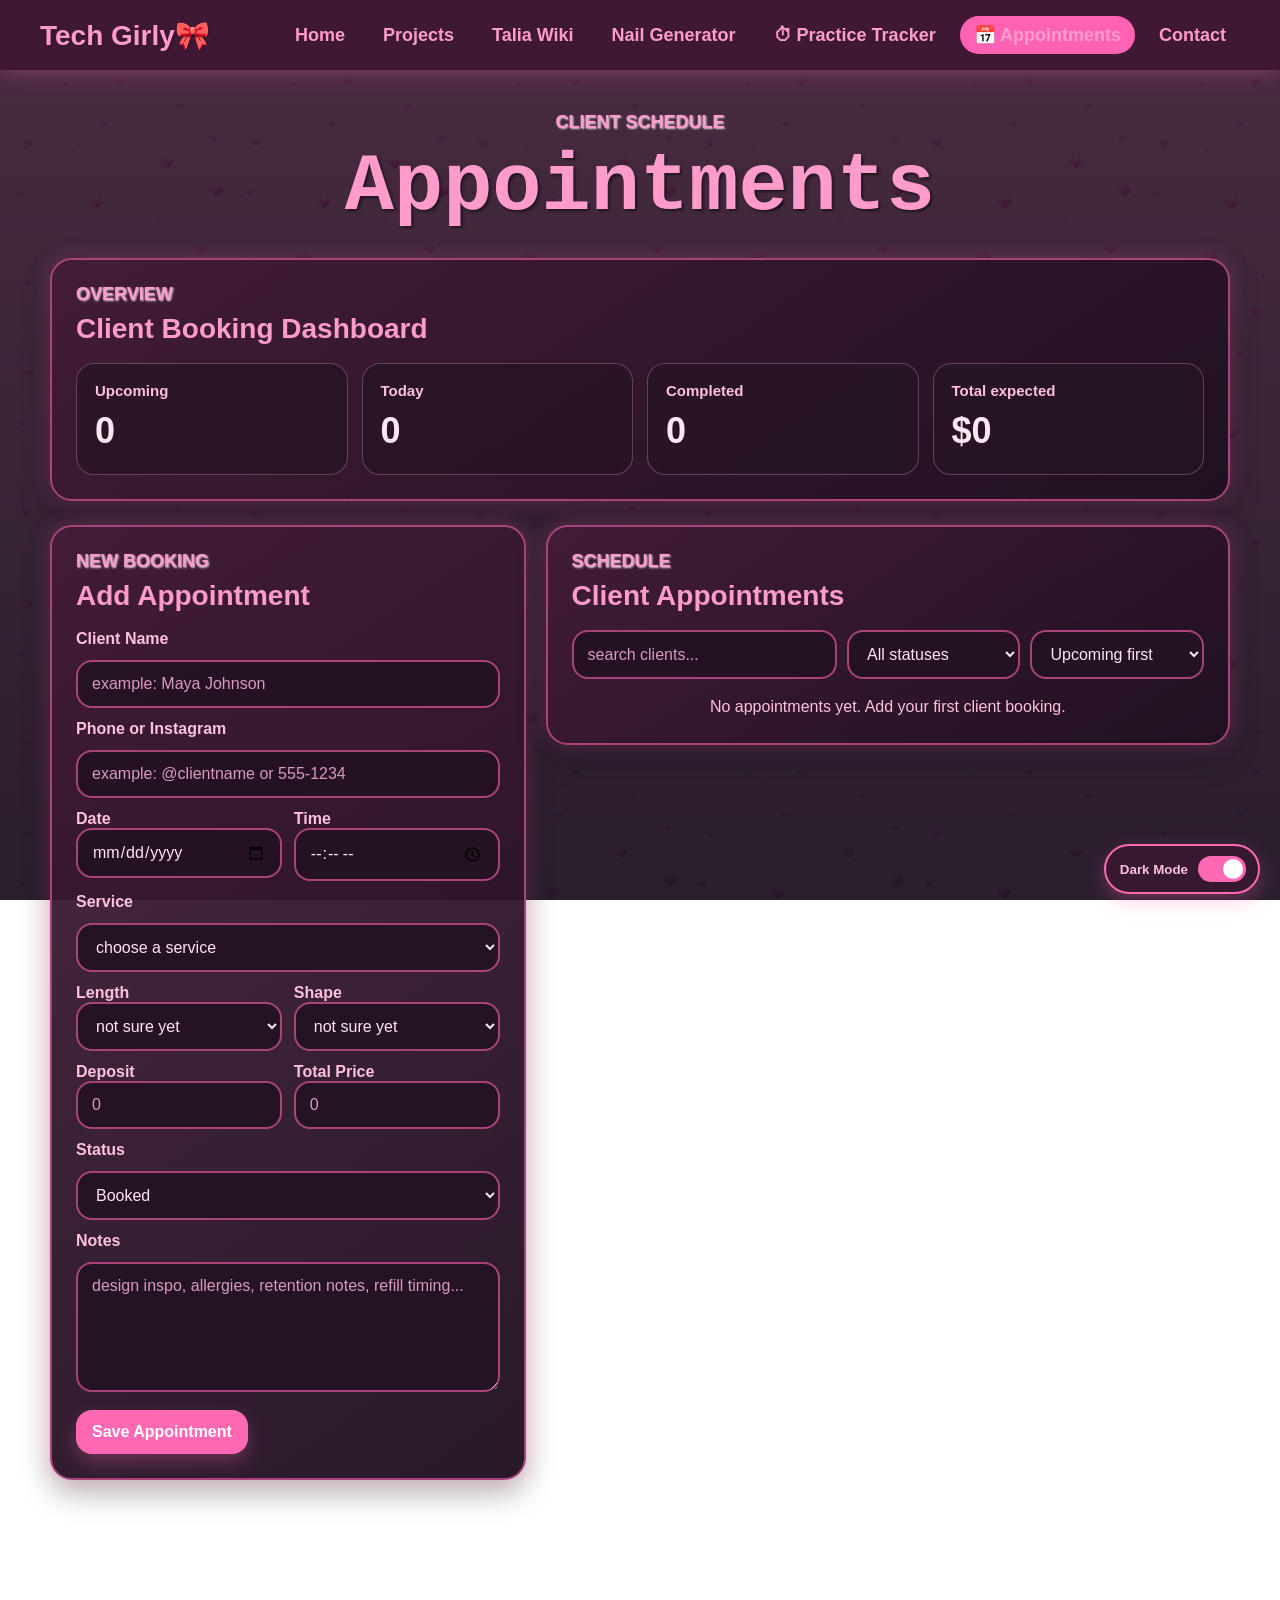
==== appointments.html @ 944eb745 "Add client appointment tracker" ====
<!DOCTYPE html>
<html lang="en">
<head>
  <meta charset="UTF-8">
  <meta name="viewport" content="width=device-width, initial-scale=1.0">
  <title>Client Appointments</title>
  <meta name="apple-mobile-web-app-title" content="Talia Wiki">
  <link rel="apple-touch-icon" href="talia-wiki-icon.png">
  <link rel="icon" type="image/png" href="talia-wiki-icon.png">
  <link rel="stylesheet" href="wiki.css">
  <link rel="stylesheet" href="appointments.css">
</head>
<body class="dark-mode">
  <!-- Main portfolio navigation -->
  <div class="navbar">
    <h2 class="logo">Tech Girly🎀</h2>
    <div class="nav-links">
      <a href="index.html">Home</a>
      <a href="projects.html">Projects</a>
      <a href="wiki.html">Talia Wiki</a>
      <a href="nail-generator.html">Nail Generator</a>
      <a href="practice-tracker.html">⏱ Practice Tracker</a>
      <a href="appointments.html" class="active">📅 Appointments</a>
      <a href="mailto:taliabrenaebusiness@gmail.com">Contact</a>
    </div>
  </div>

  <main class="wiki-page appointment-page">
    <!-- Page title -->
    <section class="hero-section appointment-hero">
      <p class="eyebrow">client schedule</p>
      <h1>Appointments</h1>
    </section>

    <!-- Dashboard summary -->
    <section class="appointment-card">
      <div class="section-heading">
        <div>
          <p class="eyebrow">overview</p>
          <h2>Client Booking Dashboard</h2>
        </div>
      </div>

      <div class="appointment-stats">
        <article class="appointment-stat">
          <span>Upcoming</span>
          <strong id="upcomingCount">0</strong>
        </article>
        <article class="appointment-stat">
          <span>Today</span>
          <strong id="todayCount">0</strong>
        </article>
        <article class="appointment-stat">
          <span>Completed</span>
          <strong id="completedCount">0</strong>
        </article>
        <article class="appointment-stat">
          <span>Total expected</span>
          <strong id="expectedTotal">$0</strong>
        </article>
      </div>
    </section>

    <section class="appointment-layout">
      <!-- Appointment form -->
      <section class="appointment-card">
        <div class="section-heading">
          <div>
            <p class="eyebrow">new booking</p>
            <h2 id="formTitle">Add Appointment</h2>
          </div>
        </div>

        <form id="appointmentForm" class="appointment-form">
          <label for="clientName">Client Name</label>
          <input type="text" id="clientName" placeholder="example: Maya Johnson" required>

          <label for="clientPhone">Phone or Instagram</label>
          <input type="text" id="clientPhone" placeholder="example: @clientname or 555-1234">

          <div class="form-grid">
            <div>
              <label for="appointmentDate">Date</label>
              <input type="date" id="appointmentDate" required>
            </div>
            <div>
              <label for="appointmentTime">Time</label>
              <input type="time" id="appointmentTime" required>
            </div>
          </div>

          <label for="serviceType">Service</label>
          <select id="serviceType" required>
            <option value="">choose a service</option>
            <option value="Full Set">Full Set</option>
            <option value="Fill In">Fill In</option>
            <option value="Soak Off">Soak Off</option>
            <option value="Nail Repair">Nail Repair</option>
            <option value="Freestyle Set">Freestyle Set</option>
            <option value="Consultation">Consultation</option>
          </select>

          <div class="form-grid">
            <div>
              <label for="setLength">Length</label>
              <select id="setLength">
                <option value="">not sure yet</option>
                <option value="Short">Short</option>
                <option value="Medium">Medium</option>
                <option value="Long">Long</option>
                <option value="XL">XL</option>
              </select>
            </div>
            <div>
              <label for="setShape">Shape</label>
              <select id="setShape">
                <option value="">not sure yet</option>
                <option value="Square">Square</option>
                <option value="Almond">Almond</option>
                <option value="Coffin">Coffin</option>
                <option value="Stiletto">Stiletto</option>
                <option value="Oval">Oval</option>
              </select>
            </div>
          </div>

          <div class="form-grid">
            <div>
              <label for="depositAmount">Deposit</label>
              <input type="number" id="depositAmount" min="0" step="1" placeholder="0">
            </div>
            <div>
              <label for="totalPrice">Total Price</label>
              <input type="number" id="totalPrice" min="0" step="1" placeholder="0">
            </div>
          </div>

          <label for="appointmentStatus">Status</label>
          <select id="appointmentStatus">
            <option value="Booked">Booked</option>
            <option value="Confirmed">Confirmed</option>
            <option value="Completed">Completed</option>
            <option value="Cancelled">Cancelled</option>
            <option value="No Show">No Show</option>
          </select>

          <label for="appointmentNotes">Notes</label>
          <textarea id="appointmentNotes" rows="5" placeholder="design inspo, allergies, retention notes, refill timing..."></textarea>

          <div class="form-actions">
            <button type="submit" id="saveAppointmentButton">Save Appointment</button>
            <button type="button" id="cancelEditButton" class="secondary-button">Cancel Edit</button>
          </div>
        </form>
      </section>

      <!-- Appointment list -->
      <section class="appointment-card">
        <div class="section-heading">
          <div>
            <p class="eyebrow">schedule</p>
            <h2>Client Appointments</h2>
          </div>
        </div>

        <div class="appointment-tools">
          <input type="search" id="appointmentSearch" placeholder="search clients..." aria-label="Search appointments">
          <select id="statusFilter" aria-label="Filter by status">
            <option value="all">All statuses</option>
            <option value="Booked">Booked</option>
            <option value="Confirmed">Confirmed</option>
            <option value="Completed">Completed</option>
            <option value="Cancelled">Cancelled</option>
            <option value="No Show">No Show</option>
          </select>
          <select id="sortAppointments" aria-label="Sort appointments">
            <option value="upcoming">Upcoming first</option>
            <option value="newest">Newest added</option>
            <option value="client">Client A-Z</option>
          </select>
        </div>

        <div id="appointmentsList" class="appointments-list"></div>
        <p id="emptyAppointments" class="appointment-empty">No appointments yet. Add your first client booking.</p>
      </section>
    </section>
  </main>

  <!-- Dark mode toggle that matches Talia Wiki -->
  <button type="button" id="darkModeToggle" class="dark-mode-toggle" aria-label="Turn dark mode off">
    <span class="toggle-text">Dark Mode</span>
    <span class="toggle-switch">
      <span class="toggle-dot"></span>
    </span>
  </button>

  <script src="appointments.js"></script>
</body>
</html>
---- wiki.css ----
/* Main page colors and setup */
* {
  box-sizing: border-box;
}

body {
  margin: 0;
  min-height: 100vh;
  overflow-x: hidden;
  color: #7a1450;
  font-family: Arial, sans-serif;
  background: linear-gradient(rgba(255, 188, 224, 0.75), rgba(255, 211, 228, 0.82)), url("hearts.gif");
  background-attachment: fixed;
  background-repeat: repeat;
}

body.dark-mode {
  color: #ffe6f4;
  background: linear-gradient(rgba(54, 20, 43, 0.9), rgba(28, 16, 31, 0.94)), url("hearts.gif");
  background-attachment: fixed;
  background-repeat: repeat;
}

/* Portfolio navigation */
.navbar {
  display: flex;
  justify-content: flex-end;
  align-items: center;
  gap: 18px;
  padding: 16px 40px;
  background-color: hwb(330 69% 0%);
  width: 100%;
  box-sizing: border-box;
  box-shadow: 0 4px 16px rgba(255, 105, 180, 0.22);
}

body.dark-mode .navbar {
  background-color: rgba(63, 24, 50, 0.94);
  box-shadow: 0 4px 18px rgba(255, 105, 180, 0.28);
}

.logo {
  margin: 0 auto 0 0;
  color: #ff4da6;
  text-shadow: 1px 1px 3px rgba(0, 0, 0, 0.22);
}

body.dark-mode .logo,
body.dark-mode .nav-links a,
body.dark-mode h1,
body.dark-mode h2,
body.dark-mode .eyebrow {
  color: #ff9ccc;
}

.nav-links {
  display: flex;
  align-items: center;
  gap: 10px;
  flex-wrap: wrap;
}

.nav-links a {
  color: #ff4da6;
  text-decoration: none;
  font-size: 18px;
  font-weight: bold;
  transition: 0.3s;
  padding: 8px 14px;
  border-radius: 20px;
}

.nav-links a:hover,
.nav-links .active {
  background-color: rgb(255, 97, 179);
  color: white;
}

/* Main wiki layout */
.wiki-page {
  width: min(1050px, calc(100% - 32px));
  margin: 42px auto 120px;
}

.hero-section {
  text-align: center;
}

.eyebrow {
  margin: 0 0 8px;
  color: #ff1493;
  font-size: 18px;
  font-weight: bold;
  text-transform: uppercase;
  text-shadow: 1px 1px 2px rgba(255, 255, 255, 0.8);
}

h1 {
  margin: 0 0 22px;
  color: hsl(330, 100%, 65%);
  font-family: monospace;
  font-size: clamp(44px, 8vw, 82px);
  text-shadow: 2px 2px 3px #00000084;
}

h2 {
  margin: 0 0 18px;
  color: #ff1493;
  font-size: 28px;
  text-align: center;
}

.search-bar {
  width: min(700px, 100%);
  padding: 16px 18px;
  border: 2px solid #ff9ccc;
  border-radius: 18px;
  background-color: rgba(255, 255, 255, 0.92);
  color: #8a1455;
  font-size: 18px;
  outline: none;
  box-shadow: 0 8px 20px rgba(255, 105, 180, 0.24);
}

body.dark-mode .search-bar,
body.dark-mode .sort-select,
body.dark-mode .note-form input,
body.dark-mode .note-form select,
body.dark-mode .note-form textarea {
  background-color: rgba(36, 19, 34, 0.94);
  border-color: #a8447b;
  color: #ffe6f4;
}

body.dark-mode .search-bar::placeholder,
body.dark-mode .note-form input::placeholder,
body.dark-mode .note-form textarea::placeholder {
  color: #d99abc;
}

.search-bar:focus,
.sort-select:focus,
.note-form input:focus,
.note-form select:focus,
.note-form textarea:focus {
  border-color: hotpink;
  box-shadow: 0 0 0 4px rgba(255, 105, 180, 0.18);
}

/* Google sign-in and cloud sync status */
.sync-panel {
  display: flex;
  align-items: center;
  justify-content: space-between;
  gap: 16px;
  width: min(700px, 100%);
  margin: 18px auto 0;
  padding: 16px;
  border: 2px solid #ffb6d9;
  border-radius: 18px;
  background-color: rgba(255, 255, 255, 0.88);
  box-shadow: 0 8px 20px rgba(255, 105, 180, 0.2);
  text-align: left;
}

.sync-panel h2 {
  margin-bottom: 4px;
  font-size: 20px;
  text-align: left;
}

.sync-panel p {
  margin: 0;
  color: #b83280;
  font-size: 15px;
  line-height: 1.4;
}

.sync-actions {
  display: flex;
  gap: 8px;
  flex-shrink: 0;
}

.sync-actions button {
  display: inline-flex;
  align-items: center;
  justify-content: center;
  min-height: 42px;
  padding: 10px 14px;
  border: none;
  border-radius: 14px;
  background-color: #ff69b4;
  color: white;
  cursor: pointer;
  font-weight: bold;
  box-shadow: 0 6px 12px rgba(255, 105, 180, 0.24);
}

.sync-actions button:hover {
  background-color: #ff4da6;
  transform: translateY(-2px);
  box-shadow: 0 0 12px hotpink;
}

#signOutButton {
  display: none;
  background-color: #b83280;
}

body.dark-mode .sync-panel {
  background-color: rgba(57, 26, 48, 0.9);
  border-color: #a8447b;
  box-shadow: 0 0 22px rgba(255, 105, 180, 0.22);
}

body.dark-mode .sync-panel p {
  color: #ffc1dd;
}

/* Note form card */
.note-form-section,
.notes-section {
  margin-top: 28px;
  padding: 26px;
  background-color: rgba(255, 214, 235, 0.86);
  border: 2px solid #ff9ccc;
  border-radius: 22px;
  box-shadow: 0 0 18px rgba(255, 105, 180, 0.32);
}

body.dark-mode .note-form-section,
body.dark-mode .notes-section {
  background-color: rgba(57, 26, 48, 0.9);
  border-color: #a8447b;
  box-shadow: 0 0 22px rgba(255, 105, 180, 0.24);
}

.note-form {
  display: grid;
  gap: 12px;
}

.note-form label {
  color: #b83280;
  font-weight: bold;
}

body.dark-mode .note-form label,
body.dark-mode .file-help,
body.dark-mode .attachment-status,
body.dark-mode .notes-header label,
body.dark-mode .empty-message {
  color: #ffc1dd;
}

.note-form input,
.note-form select,
.note-form textarea {
  width: 100%;
  padding: 14px 16px;
  border: 2px solid #ffb6d9;
  border-radius: 16px;
  background-color: rgba(255, 255, 255, 0.92);
  color: #7a1450;
  font: inherit;
  font-size: 16px;
  outline: none;
}

.note-form textarea {
  min-height: 150px;
  resize: vertical;
}

.template-row {
  display: grid;
  grid-template-columns: 1fr auto;
  gap: 10px;
  align-items: center;
}

.file-help,
.attachment-status {
  margin: -4px 0 4px;
  color: #b83280;
  font-size: 15px;
}

.emoji-picker {
  display: flex;
  flex-wrap: wrap;
  gap: 8px;
  margin-top: -2px;
}

.emoji-button {
  width: 44px;
  height: 44px;
  padding: 0;
  display: inline-flex;
  align-items: center;
  justify-content: center;
  border-radius: 14px;
  line-height: 1;
  font-size: 20px;
}

.attachment-status {
  font-weight: bold;
}

.note-form button,
.card-button {
  border: none;
  border-radius: 16px;
  background-color: #ff69b4;
  color: white;
  cursor: pointer;
  font-weight: bold;
  transition: 0.3s;
  box-shadow: 0 6px 12px rgba(255, 105, 180, 0.28);
}

.note-form button {
  justify-self: start;
  margin-top: 8px;
  padding: 13px 22px;
  font-size: 17px;
}

.note-form button:hover,
.card-button:hover {
  background-color: #ff4da6;
  transform: scale(1.04) translateY(-2px);
  box-shadow: 0 0 12px hotpink;
}

.cancel-button {
  display: none;
  background-color: #b83280;
}

/* Saved note cards */
.notes-header {
  display: flex;
  align-items: center;
  justify-content: space-between;
  gap: 14px;
  flex-wrap: wrap;
  margin-bottom: 18px;
}

.notes-header h2 {
  margin-bottom: 0;
}

.notes-header label {
  margin-left: auto;
  color: #b83280;
  font-weight: bold;
}

.sort-select {
  min-width: 150px;
  padding: 10px 14px;
  border: 2px solid #ffb6d9;
  border-radius: 14px;
  background-color: rgba(255, 255, 255, 0.92);
  color: #7a1450;
  font: inherit;
  font-size: 16px;
  font-weight: bold;
  outline: none;
}

.backup-tools {
  display: flex;
  flex-wrap: wrap;
  gap: 10px;
  margin-bottom: 18px;
}

.backup-tools button,
.import-notes-label {
  display: inline-flex;
  align-items: center;
  justify-content: center;
  min-height: 44px;
  padding: 11px 16px;
  border: none;
  border-radius: 16px;
  background-color: #ff69b4;
  color: white;
  cursor: pointer;
  font-size: 15px;
  font-weight: bold;
  box-shadow: 0 6px 12px rgba(255, 105, 180, 0.28);
}

.backup-tools button:hover,
.import-notes-label:hover {
  background-color: #ff4da6;
  transform: scale(1.04) translateY(-2px);
  box-shadow: 0 0 12px hotpink;
}

#importNotesInput {
  display: none;
}

.notes-grid {
  display: grid;
  grid-template-columns: repeat(auto-fit, minmax(240px, 1fr));
  gap: 18px;
}

.note-card {
  display: flex;
  flex-direction: column;
  gap: 12px;
  padding: 20px;
  background-color: rgba(255, 255, 255, 0.84);
  border: 2px solid #ffb6d9;
  border-radius: 20px;
  box-shadow: 0 6px 16px rgba(255, 105, 180, 0.2);
}

body.dark-mode .note-card {
  background-color: rgba(39, 21, 36, 0.94);
  border-color: #a8447b;
  box-shadow: 0 8px 18px rgba(15, 5, 13, 0.3);
}

.note-card.favorite {
  border-color: #ff69b4;
  box-shadow: 0 0 18px rgba(255, 105, 180, 0.38);
}

.select-note-label {
  display: inline-flex;
  align-items: center;
  gap: 8px;
  color: #b83280;
  cursor: pointer;
  font-size: 14px;
  font-weight: bold;
}

.select-note-label input {
  width: 18px;
  height: 18px;
  accent-color: #ff69b4;
}

.note-card h3 {
  margin: 0;
  color: #b83280;
  font-size: 22px;
}

body.dark-mode .note-card h3,
body.dark-mode .note-card p,
body.dark-mode .note-dates,
body.dark-mode .select-note-label {
  color: #ffe6f4;
}

.category-pill {
  align-self: flex-start;
  padding: 7px 12px;
  border-radius: 999px;
  background-color: #ffe6f0;
  color: #ff1493;
  font-size: 14px;
  font-weight: bold;
}

.category-coding {
  background-color: #e8dcff;
  color: #7047c7;
}

.category-nails {
  background-color: #ffe2f2;
  color: #d12f8a;
}

.category-home {
  background-color: #ddf7ef;
  color: #217c66;
}

.category-work {
  background-color: #fff0c7;
  color: #9b6500;
}

.note-dates {
  display: grid;
  gap: 3px;
  color: #b83280;
  font-size: 13px;
  font-weight: bold;
}

.note-card p {
  margin: 0 0 4px;
  color: #8a1455;
  font-size: 17px;
  line-height: 1.5;
  white-space: pre-wrap;
}

.note-image {
  width: 100%;
  max-height: 220px;
  object-fit: cover;
  border: 2px solid #ffb6d9;
  border-radius: 16px;
  box-shadow: 0 4px 12px rgba(255, 105, 180, 0.18);
  cursor: pointer;
}

.note-image:hover {
  box-shadow: 0 0 14px rgba(255, 105, 180, 0.45);
}

.pdf-link {
  display: inline-block;
  padding: 10px 14px;
  border: 2px solid #ffb6d9;
  border-radius: 14px;
  background-color: #ffe6f0;
  color: #b83280;
  font-weight: bold;
  text-decoration: none;
}

.pdf-link:hover {
  background-color: #ffb6d9;
  color: white;
}

body.dark-mode .pdf-link {
  background-color: rgba(255, 182, 217, 0.16);
  border-color: #a8447b;
  color: #ffc1dd;
}

.card-actions {
  display: flex;
  flex-wrap: wrap;
  gap: 10px;
  margin-top: auto;
}

.card-button {
  padding: 10px 15px;
  font-size: 15px;
}

.favorite-button.active {
  background-color: #ff1493;
}

.edit-button {
  background-color: #d85f96;
}

.delete-button {
  background-color: #b83280;
}

.empty-message {
  margin: 8px 0 0;
  color: #b83280;
  font-size: 20px;
  text-align: center;
}

.dark-mode-toggle {
  position: fixed;
  right: 20px;
  bottom: 6px;
  z-index: 1000;
  display: flex;
  align-items: center;
  gap: 10px;
  padding: 10px 12px 10px 14px;
  border: 2px solid #ff9ccc;
  border-radius: 999px;
  background-color: rgba(255, 230, 240, 0.95);
  color: #b83280;
  cursor: pointer;
  font-weight: bold;
  box-shadow: 0 8px 20px rgba(255, 105, 180, 0.28);
}

.toggle-switch {
  width: 48px;
  height: 26px;
  padding: 3px;
  border-radius: 999px;
  background-color: #ffb6d9;
}

.toggle-dot {
  display: block;
  width: 20px;
  height: 20px;
  border-radius: 50%;
  background-color: white;
  transition: transform 0.3s;
}

body.dark-mode .dark-mode-toggle {
  background-color: rgba(57, 26, 48, 0.96);
  border-color: #ff69b4;
  color: #ffc1dd;
}

body.dark-mode .toggle-switch {
  background-color: #ff69b4;
}

body.dark-mode .toggle-dot {
  transform: translateX(22px);
}

.image-modal {
  position: fixed;
  inset: 0;
  z-index: 2000;
  display: none;
  align-items: center;
  justify-content: center;
  padding: 24px;
  background-color: rgba(42, 14, 35, 0.88);
}

.image-modal.open {
  display: flex;
}

.modal-image {
  max-width: min(100%, 1000px);
  max-height: 86vh;
  object-fit: contain;
  border: 3px solid #ffb6d9;
  border-radius: 18px;
  background-color: white;
  box-shadow: 0 12px 34px rgba(0, 0, 0, 0.38);
}

.image-modal-close {
  position: absolute;
  top: 18px;
  right: 18px;
  padding: 10px 14px;
  border: none;
  border-radius: 999px;
  background-color: #ff69b4;
  color: white;
  cursor: pointer;
  font-weight: bold;
}

/* Mobile styling */
@media (max-width: 700px) {
  .navbar {
    align-items: flex-start;
    flex-direction: column;
    gap: 12px;
    padding: 14px;
  }

  .logo {
    font-size: 22px;
  }

  .nav-links {
    width: 100%;
    display: grid;
    grid-template-columns: repeat(2, minmax(0, 1fr));
    gap: 8px;
  }

  .nav-links a {
    min-width: 0;
    margin-left: 0;
    padding: 10px 8px;
    font-size: 15px;
    text-align: center;
  }

  .wiki-page {
    width: min(100% - 20px, 1050px);
    margin-top: 24px;
    margin-bottom: 130px;
  }

  .hero-section {
    text-align: left;
  }

  .eyebrow {
    font-size: 14px;
  }

  h1 {
    margin-bottom: 18px;
    font-size: clamp(38px, 14vw, 56px);
  }

  h2 {
    font-size: 24px;
    text-align: left;
  }

  .search-bar {
    padding: 14px 15px;
    font-size: 16px;
  }

  .sync-panel {
    align-items: stretch;
    flex-direction: column;
    margin-top: 14px;
  }

  .sync-actions {
    flex-direction: column;
  }

  .sync-actions button {
    width: 100%;
  }

  .note-form-section,
  .notes-section {
    margin-top: 22px;
    padding: 18px;
    border-radius: 18px;
  }

  .note-form button,
  .card-button,
  .backup-tools button,
  .import-notes-label {
    width: 100%;
  }

  .template-row {
    grid-template-columns: 1fr;
  }

  .emoji-picker {
    display: grid;
    grid-template-columns: repeat(4, 1fr);
  }

  .emoji-button {
    width: 100%;
    height: 42px;
  }

  .notes-header {
    align-items: flex-start;
    flex-direction: column;
    gap: 10px;
  }

  .notes-header label {
    margin-left: 0;
  }

  .sort-select {
    width: 100%;
  }

  .card-actions {
    flex-direction: column;
  }

  .dark-mode-toggle {
    right: 12px;
    bottom: 6px;
    padding: 9px 10px 9px 12px;
    font-size: 14px;
  }

  .image-modal {
    padding: 14px;
  }

  .modal-image {
    max-height: 82vh;
  }
}

@media (max-width: 420px) {
  .nav-links {
    grid-template-columns: 1fr;
  }

  .note-form-section,
  .notes-section {
    padding: 16px;
  }

  .notes-grid {
    grid-template-columns: 1fr;
  }

  .note-card {
    padding: 16px;
  }

  .dark-mode-toggle .toggle-text {
    display: none;
  }
}
---- appointments.css ----
/* Appointment page layout */
.appointment-page {
  width: min(1180px, calc(100% - 32px));
}

.appointment-hero {
  margin-bottom: 24px;
}

.appointment-card {
  margin-top: 24px;
  padding: 24px;
  border: 2px solid #a8447b;
  border-radius: 22px;
  background:
    linear-gradient(145deg, rgba(67, 27, 56, 0.94), rgba(31, 16, 31, 0.96));
  box-shadow:
    0 0 22px rgba(255, 105, 180, 0.24),
    0 14px 30px rgba(16, 5, 15, 0.28);
}

.section-heading {
  display: flex;
  align-items: center;
  justify-content: space-between;
  gap: 16px;
  margin-bottom: 18px;
}

.section-heading h2,
.appointment-card h2 {
  margin-bottom: 0;
  text-align: left;
}

.hidden {
  display: none !important;
}

/* Dashboard */
.appointment-stats {
  display: grid;
  grid-template-columns: repeat(4, minmax(0, 1fr));
  gap: 14px;
}

.appointment-stat {
  min-height: 112px;
  padding: 18px;
  border: 1px solid rgba(255, 182, 217, 0.28);
  border-radius: 18px;
  background-color: rgba(39, 21, 36, 0.78);
}

.appointment-stat span {
  display: block;
  margin-bottom: 12px;
  color: #ffc1dd;
  font-size: 15px;
  font-weight: bold;
}

.appointment-stat strong {
  display: block;
  color: #ffe6f4;
  font-size: clamp(25px, 4vw, 36px);
  line-height: 1.1;
}

/* Form */
.appointment-layout {
  display: grid;
  grid-template-columns: minmax(300px, 0.82fr) minmax(0, 1.18fr);
  gap: 20px;
  align-items: start;
}

.appointment-form {
  display: grid;
  gap: 12px;
}

.appointment-form label {
  color: #ffc1dd;
  font-weight: bold;
}

.appointment-form input,
.appointment-form select,
.appointment-form textarea,
.appointment-tools input,
.appointment-tools select {
  width: 100%;
  padding: 13px 14px;
  border: 2px solid #a8447b;
  border-radius: 16px;
  background-color: rgba(36, 19, 34, 0.94);
  color: #ffe6f4;
  font: inherit;
  font-size: 16px;
  outline: none;
}

.appointment-form textarea {
  min-height: 130px;
  resize: vertical;
}

.appointment-form input::placeholder,
.appointment-form textarea::placeholder,
.appointment-tools input::placeholder {
  color: #d99abc;
}

.appointment-form input:focus,
.appointment-form select:focus,
.appointment-form textarea:focus,
.appointment-tools input:focus,
.appointment-tools select:focus {
  border-color: hotpink;
  box-shadow: 0 0 0 4px rgba(255, 105, 180, 0.18);
}

.form-grid {
  display: grid;
  grid-template-columns: repeat(2, minmax(0, 1fr));
  gap: 12px;
}

.form-actions {
  display: flex;
  flex-wrap: wrap;
  gap: 10px;
  margin-top: 6px;
}

.form-actions button,
.appointment-card-button {
  display: inline-flex;
  align-items: center;
  justify-content: center;
  min-height: 44px;
  padding: 11px 16px;
  border: none;
  border-radius: 16px;
  background-color: #ff69b4;
  color: white;
  cursor: pointer;
  font: inherit;
  font-weight: bold;
  transition: 0.25s;
  box-shadow: 0 8px 18px rgba(255, 105, 180, 0.28);
}

.form-actions button:hover,
.appointment-card-button:hover {
  transform: translateY(-2px);
  box-shadow: 0 0 14px hotpink;
}

.secondary-button,
.delete-appointment-button {
  background-color: #9a2f69 !important;
}

#cancelEditButton {
  display: none;
}

/* Appointment tools and cards */
.appointment-tools {
  display: grid;
  grid-template-columns: 1.3fr 0.85fr 0.85fr;
  gap: 10px;
  margin-bottom: 16px;
}

.appointments-list {
  display: grid;
  gap: 14px;
}

.appointment-item {
  padding: 18px;
  border: 1px solid rgba(255, 182, 217, 0.28);
  border-radius: 18px;
  background-color: rgba(39, 21, 36, 0.78);
}

.appointment-topline {
  display: flex;
  align-items: flex-start;
  justify-content: space-between;
  gap: 12px;
  margin-bottom: 14px;
}

.appointment-topline h3 {
  margin: 0;
  color: #ffe6f4;
  font-size: 22px;
}

.appointment-contact {
  display: block;
  margin-top: 4px;
  color: #ffc1dd;
  font-size: 14px;
  font-weight: bold;
}

.status-pill {
  flex-shrink: 0;
  padding: 7px 12px;
  border-radius: 999px;
  background-color: rgba(255, 105, 180, 0.18);
  color: #ffc1dd;
  font-size: 13px;
  font-weight: bold;
}

.status-confirmed {
  background-color: rgba(82, 196, 161, 0.18);
  color: #9ff0d1;
}

.status-completed {
  background-color: rgba(255, 105, 180, 0.26);
  color: #ffe6f4;
}

.status-cancelled,
.status-no-show {
  background-color: rgba(154, 47, 105, 0.34);
  color: #ffc1dd;
}

.appointment-details {
  display: grid;
  grid-template-columns: repeat(3, minmax(0, 1fr));
  gap: 10px;
}

.appointment-detail {
  padding: 12px;
  border-radius: 14px;
  background-color: rgba(255, 182, 217, 0.08);
}

.appointment-detail span {
  display: block;
  color: #ffc1dd;
  font-size: 13px;
  font-weight: bold;
}

.appointment-detail strong {
  display: block;
  margin-top: 4px;
  color: #ffe6f4;
  line-height: 1.3;
}

.appointment-notes {
  margin: 12px 0 0;
  padding: 12px;
  border-radius: 14px;
  background-color: rgba(255, 182, 217, 0.08);
  color: #ffe6f4;
  line-height: 1.5;
  white-space: pre-wrap;
}

.appointment-actions {
  display: flex;
  flex-wrap: wrap;
  gap: 10px;
  margin-top: 14px;
}

.appointment-empty {
  margin: 0;
  color: #ffc1dd;
  line-height: 1.5;
  text-align: center;
}

/* Mobile layout */
@media (max-width: 900px) {
  .appointment-page {
    width: min(100% - 20px, 1180px);
  }

  .appointment-stats,
  .appointment-layout,
  .appointment-tools,
  .appointment-details {
    grid-template-columns: 1fr;
  }

  .section-heading,
  .appointment-topline {
    align-items: stretch;
    flex-direction: column;
  }

  .form-actions button,
  .appointment-card-button {
    width: 100%;
  }
}

@media (max-width: 520px) {
  .appointment-card {
    padding: 18px;
    border-radius: 18px;
  }

  .form-grid {
    grid-template-columns: 1fr;
  }

  .appointment-topline h3 {
    font-size: 20px;
  }
}
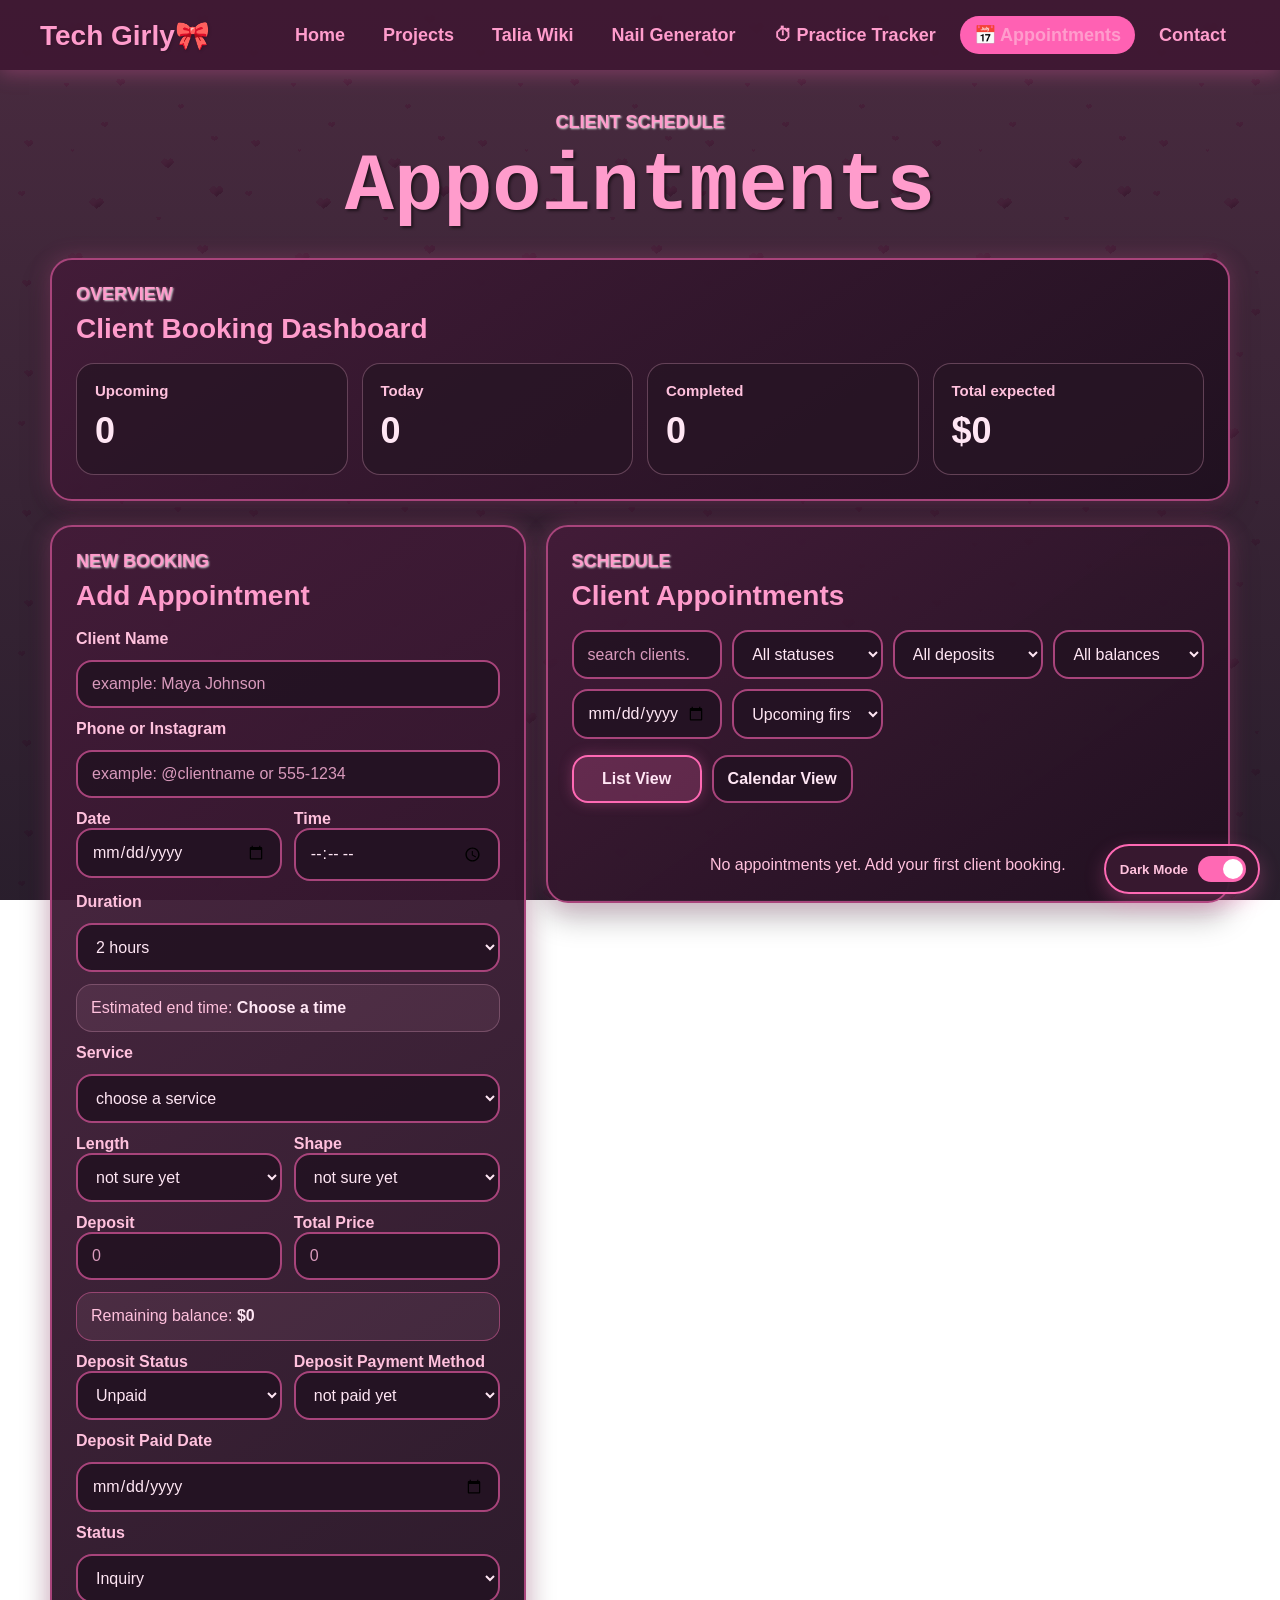
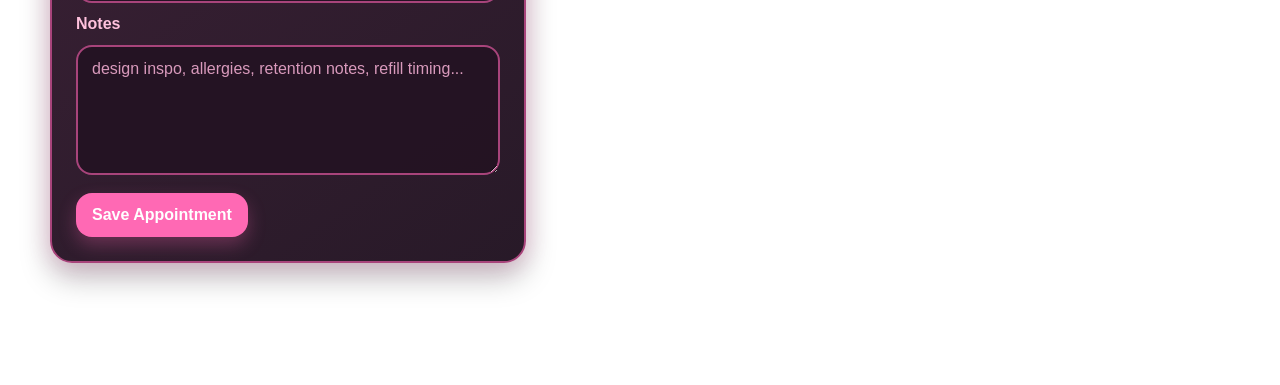
==== commit 626ef109: "Upgrade client appointment tracking" ====
--- a/appointments.html
+++ b/appointments.html
@@ -89,6 +89,27 @@
             </div>
           </div>
 
+          <label for="appointmentDuration">Duration</label>
+          <select id="appointmentDuration">
+            <option value="60">1 hour</option>
+            <option value="90">1.5 hours</option>
+            <option value="120">2 hours</option>
+            <option value="150">2.5 hours</option>
+            <option value="180">3 hours</option>
+            <option value="210">3.5 hours</option>
+            <option value="240">4 hours</option>
+            <option value="custom">Custom</option>
+          </select>
+
+          <div id="customDurationWrap" class="custom-duration-wrap">
+            <label for="customDuration">Custom Duration Minutes</label>
+            <input type="number" id="customDuration" min="15" step="15" placeholder="example: 270">
+          </div>
+
+          <div class="form-note">
+            Estimated end time: <strong id="estimatedEndTime">Choose a time</strong>
+          </div>
+
           <label for="serviceType">Service</label>
           <select id="serviceType" required>
             <option value="">choose a service</option>
@@ -135,13 +156,42 @@
             </div>
           </div>
 
+          <div class="form-note balance-note">
+            Remaining balance: <strong id="remainingBalancePreview">$0</strong>
+          </div>
+
+          <div class="form-grid">
+            <div>
+              <label for="depositStatus">Deposit Status</label>
+              <select id="depositStatus">
+                <option value="Unpaid">Unpaid</option>
+                <option value="Paid">Paid</option>
+              </select>
+            </div>
+            <div>
+              <label for="depositMethod">Deposit Payment Method</label>
+              <select id="depositMethod">
+                <option value="">not paid yet</option>
+                <option value="Apple Pay/Card">Apple Pay/Card</option>
+                <option value="Cash App">Cash App</option>
+                <option value="Cash">Cash</option>
+                <option value="Other">Other</option>
+              </select>
+            </div>
+          </div>
+
+          <label for="depositPaidDate">Deposit Paid Date</label>
+          <input type="date" id="depositPaidDate">
+
           <label for="appointmentStatus">Status</label>
           <select id="appointmentStatus">
-            <option value="Booked">Booked</option>
+            <option value="Inquiry">Inquiry</option>
+            <option value="Awaiting Deposit">Awaiting Deposit</option>
             <option value="Confirmed">Confirmed</option>
             <option value="Completed">Completed</option>
             <option value="Cancelled">Cancelled</option>
-            <option value="No Show">No Show</option>
+            <option value="No-show">No-show</option>
+            <option value="Rescheduled">Rescheduled</option>
           </select>
 
           <label for="appointmentNotes">Notes</label>
@@ -167,12 +217,25 @@
           <input type="search" id="appointmentSearch" placeholder="search clients..." aria-label="Search appointments">
           <select id="statusFilter" aria-label="Filter by status">
             <option value="all">All statuses</option>
-            <option value="Booked">Booked</option>
+            <option value="Inquiry">Inquiry</option>
+            <option value="Awaiting Deposit">Awaiting Deposit</option>
             <option value="Confirmed">Confirmed</option>
             <option value="Completed">Completed</option>
             <option value="Cancelled">Cancelled</option>
-            <option value="No Show">No Show</option>
-          </select>
+            <option value="No-show">No-show</option>
+            <option value="Rescheduled">Rescheduled</option>
+          </select>
+          <select id="depositFilter" aria-label="Filter by deposit status">
+            <option value="all">All deposits</option>
+            <option value="Unpaid">Deposit unpaid</option>
+            <option value="Paid">Deposit paid</option>
+          </select>
+          <select id="paymentFilter" aria-label="Filter by payment status">
+            <option value="all">All balances</option>
+            <option value="paid">Paid in full</option>
+            <option value="balance">Balance due</option>
+          </select>
+          <input type="date" id="dateFilter" aria-label="Filter by appointment date">
           <select id="sortAppointments" aria-label="Sort appointments">
             <option value="upcoming">Upcoming first</option>
             <option value="newest">Newest added</option>
@@ -180,7 +243,15 @@
           </select>
         </div>
 
+        <div class="view-tabs" aria-label="Appointment view options">
+          <button type="button" id="listViewButton" class="active">List View</button>
+          <button type="button" id="calendarViewButton">Calendar View</button>
+        </div>
+
+        <p id="copyStatus" class="copy-status" aria-live="polite"></p>
+
         <div id="appointmentsList" class="appointments-list"></div>
+        <div id="calendarView" class="calendar-view hidden"></div>
         <p id="emptyAppointments" class="appointment-empty">No appointments yet. Add your first client booking.</p>
       </section>
     </section>
--- a/appointments.css
+++ b/appointments.css
@@ -89,7 +89,9 @@
 .appointment-form select,
 .appointment-form textarea,
 .appointment-tools input,
-.appointment-tools select {
+.appointment-tools select,
+.view-tabs button,
+.calendar-appointment {
   width: 100%;
   padding: 13px 14px;
   border: 2px solid #a8447b;
@@ -99,6 +101,11 @@
   font: inherit;
   font-size: 16px;
   outline: none;
+}
+
+.custom-duration-wrap {
+  display: grid;
+  gap: 8px;
 }
 
 .appointment-form textarea {
@@ -125,6 +132,23 @@
   display: grid;
   grid-template-columns: repeat(2, minmax(0, 1fr));
   gap: 12px;
+}
+
+.form-note {
+  padding: 12px 14px;
+  border: 1px solid rgba(255, 182, 217, 0.24);
+  border-radius: 16px;
+  background-color: rgba(255, 182, 217, 0.08);
+  color: #ffc1dd;
+  line-height: 1.4;
+}
+
+.form-note strong {
+  color: #ffe6f4;
+}
+
+.balance-note {
+  border-color: rgba(255, 105, 180, 0.42);
 }
 
 .form-actions {
@@ -170,9 +194,38 @@
 /* Appointment tools and cards */
 .appointment-tools {
   display: grid;
-  grid-template-columns: 1.3fr 0.85fr 0.85fr;
+  grid-template-columns: repeat(auto-fit, minmax(150px, 1fr));
   gap: 10px;
   margin-bottom: 16px;
+}
+
+.view-tabs {
+  display: flex;
+  flex-wrap: wrap;
+  gap: 10px;
+  margin-bottom: 16px;
+}
+
+.view-tabs button {
+  width: auto;
+  min-width: 130px;
+  cursor: pointer;
+  font-weight: bold;
+  transition: 0.25s;
+}
+
+.view-tabs button.active,
+.view-tabs button:hover {
+  border-color: #ff69b4;
+  background-color: rgba(255, 105, 180, 0.22);
+  box-shadow: 0 0 14px rgba(255, 105, 180, 0.28);
+}
+
+.copy-status {
+  min-height: 22px;
+  margin: 0 0 12px;
+  color: #ffc1dd;
+  font-weight: bold;
 }
 
 .appointments-list {
@@ -209,6 +262,14 @@
   font-weight: bold;
 }
 
+.badge-group {
+  display: flex;
+  align-items: flex-start;
+  justify-content: flex-end;
+  flex-wrap: wrap;
+  gap: 8px;
+}
+
 .status-pill {
   flex-shrink: 0;
   padding: 7px 12px;
@@ -219,6 +280,34 @@
   font-weight: bold;
 }
 
+.deposit-pill {
+  flex-shrink: 0;
+  padding: 7px 12px;
+  border-radius: 999px;
+  font-size: 13px;
+  font-weight: bold;
+}
+
+.deposit-paid {
+  background-color: rgba(82, 196, 161, 0.18);
+  color: #9ff0d1;
+}
+
+.deposit-unpaid {
+  background-color: rgba(255, 105, 180, 0.16);
+  color: #ffc1dd;
+}
+
+.status-inquiry {
+  background-color: rgba(255, 182, 217, 0.14);
+  color: #ffc1dd;
+}
+
+.status-awaiting-deposit {
+  background-color: rgba(255, 211, 128, 0.16);
+  color: #ffe0a6;
+}
+
 .status-confirmed {
   background-color: rgba(82, 196, 161, 0.18);
   color: #9ff0d1;
@@ -230,7 +319,8 @@
 }
 
 .status-cancelled,
-.status-no-show {
+.status-no-show,
+.status-rescheduled {
   background-color: rgba(154, 47, 105, 0.34);
   color: #ffc1dd;
 }
@@ -285,6 +375,46 @@
   text-align: center;
 }
 
+.calendar-view {
+  display: grid;
+  gap: 14px;
+}
+
+.calendar-day {
+  padding: 16px;
+  border: 1px solid rgba(255, 182, 217, 0.28);
+  border-radius: 18px;
+  background-color: rgba(39, 21, 36, 0.78);
+}
+
+.calendar-day h3 {
+  margin: 0 0 12px;
+  color: #ffe6f4;
+}
+
+.calendar-appointment {
+  display: grid;
+  gap: 4px;
+  margin-top: 10px;
+  text-align: left;
+  cursor: pointer;
+  transition: 0.25s;
+}
+
+.calendar-appointment:hover {
+  border-color: #ff69b4;
+  box-shadow: 0 0 14px rgba(255, 105, 180, 0.28);
+}
+
+.calendar-appointment strong {
+  color: #ffe6f4;
+}
+
+.calendar-appointment span,
+.calendar-appointment small {
+  color: #ffc1dd;
+}
+
 /* Mobile layout */
 @media (max-width: 900px) {
   .appointment-page {
@@ -305,8 +435,13 @@
   }
 
   .form-actions button,
-  .appointment-card-button {
+  .appointment-card-button,
+  .view-tabs button {
     width: 100%;
+  }
+
+  .badge-group {
+    justify-content: flex-start;
   }
 }
 
